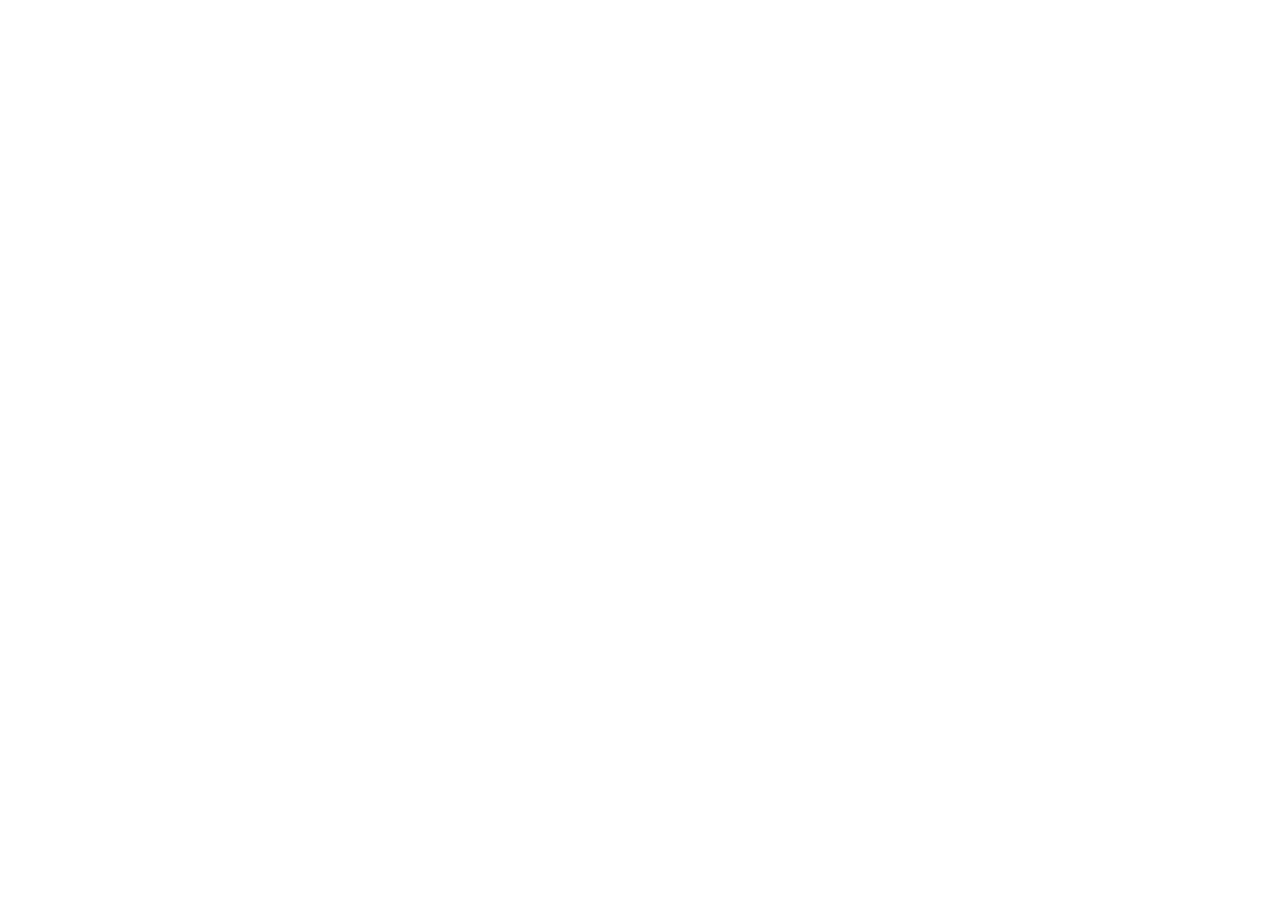
==== download/index.html @ 406d8954 "✨ Custom Open Graph link previews for /download/v1, /download/v2, /download/v3, and all routes" ====
<!DOCTYPE html>
<html lang="en">
<head>
  <meta charset="UTF-8" />
  <meta name="viewport" content="width=device-width, initial-scale=1.0, maximum-scale=1.0, user-scalable=no" />
  <meta name="theme-color" content="#0d0a24" />

  <!-- 🔍 HIGH-RANKING SEARCH ENGINE OPTIMIZATION (CS Launcher, V2, V3, APK) -->
  <title>Download CS Launcher APK (V3, V2, V1) — Official Releases</title>
  <meta name="title" content="Download CS Launcher APK (V3, V2, V1) — Official Releases" />
  <meta name="description" content="Official download hub for CS Launcher APK. Direct downloads for V3 Latest (185.8 MB), V2 Stable (160 MB), and V1 Archive (300 MB) on Android." />
  <meta name="keywords" content="CS Launcher, CS Launcher v3, CS Launcher v2, CS Launcher v1, CS Launcher APK, CS Launcher download, CS Launcher Minecraft, CS Launcher official website, Minecraft Java Android, PojavLauncher, Minecraft Java on Mobile, Pojav Minecraft, Craft Studio Development Group, CS Launcher update, CS Launcher latest APK" />
  <meta name="author" content="Craft Studio Development Group" />
  
  <!-- Search Engine Crawlers & Indexing -->
  <meta name="robots" content="index, follow, max-image-preview:large, max-snippet:-1, max-video-preview:-1" />
  <meta name="googlebot" content="index, follow, max-snippet:-1, max-image-preview:large, max-video-preview:-1" />
  <meta name="bingbot" content="index, follow, max-snippet:-1, max-image-preview:large, max-video-preview:-1" />
  <meta name="language" content="English" />
  <meta name="revisit-after" content="1 days" />
  <link rel="canonical" href="https://craftstudioteam.github.io/download" />

  <!-- 📱 PWA & MOBILE ICONS (NEW LOGO) -->
  <link rel="icon" type="image/png" href="https://i.ibb.co/ccSzBW5P/file-00000000e1cc821195ed9a7324d2b765.png" />
  <link rel="apple-touch-icon" href="https://i.ibb.co/ccSzBW5P/file-00000000e1cc821195ed9a7324d2b765.png" />
  <meta name="apple-mobile-web-app-capable" content="yes" />
  <meta name="apple-mobile-web-app-status-bar-style" content="black-translucent" />
  <meta name="apple-mobile-web-app-title" content="CS Launcher" />
  <link rel="manifest" href="./site.webmanifest" />

  <!-- 🌐 OPEN GRAPH / FACEBOOK / DISCORD EMBEDS -->
  <meta property="og:type" content="website" />
  <meta property="og:site_name" content="CS Launcher Official Portal" />
  <meta property="og:url" content="https://craftstudioteam.github.io/download" />
  <meta property="og:title" content="Download CS Launcher APK (V3, V2, V1) — Official Releases" />
  <meta property="og:description" content="Official download hub for CS Launcher APK. Direct downloads for V3 Latest (185.8 MB), V2 Stable (160 MB), and V1 Archive (300 MB) on Android." />
  <meta property="og:image" content="https://i.ibb.co/ccSzBW5P/file-00000000e1cc821195ed9a7324d2b765.png" />
  <meta property="og:image:width" content="1200" />
  <meta property="og:image:height" content="630" />
  <meta property="og:image:alt" content="CS Launcher Official Game Banner" />

  <!-- 🐦 TWITTER CARD META TAGS -->
  <meta name="twitter:card" content="summary_large_image" />
  <meta name="twitter:url" content="https://craftstudioteam.github.io/download" />
  <meta name="twitter:title" content="Download CS Launcher APK (V3, V2, V1) — Official Releases" />
  <meta name="twitter:description" content="Official download hub for CS Launcher APK. Direct downloads for V3 Latest (185.8 MB), V2 Stable (160 MB), and V1 Archive (300 MB) on Android." />
  <meta name="twitter:image" content="https://i.ibb.co/ccSzBW5P/file-00000000e1cc821195ed9a7324d2b765.png" />

  <!-- 📊 MULTI-KEYWORD STRUCTURED DATA (JSON-LD) -->
  <script type="application/ld+json">
  [
    {
      "@context": "https://schema.org",
      "@type": "SoftwareApplication",
      "name": "CS Launcher",
      "alternateName": [
        "CS Launcher V3",
        "CS Launcher V2",
        "CS Launcher V1",
        "CS Launcher APK",
        "CS Launcher Minecraft Java",
        "CS Launcher Android"
      ],
      "operatingSystem": "Android 7.0 and up",
      "applicationCategory": "GameApplication",
      "applicationSubCategory": "Minecraft Java Mobile Launcher",
      "softwareVersion": "v3.0",
      "fileSize": "185.8MB",
      "offers": {
        "@type": "Offer",
        "price": "0.00",
        "priceCurrency": "USD"
      },
      "description": "CS Launcher is a high-performance Android mobile launcher for Minecraft Java Edition. Features 60+ FPS boosting, custom skins, PojavLauncher & Amethyst Launcher open-source base.",
      "downloadUrl": "https://github.com/craftstudioteam/CS-LAUNCHER-v3/releases/download/v3/CS-LAUNCHER-V3.apk",
      "author": {
        "@type": "Organization",
        "name": "Craft Studio Development Group",
        "url": "https://github.com/craftstudioteam"
      },
      "aggregateRating": {
        "@type": "AggregateRating",
        "ratingValue": "4.8",
        "reviewCount": "4091",
        "bestRating": "5",
        "worstRating": "1"
      }
    },
    {
      "@context": "https://schema.org",
      "@type": "WebSite",
      "name": "CS Launcher Official Website",
      "url": "https://craftstudioteam.github.io/",
      "potentialAction": {
        "@type": "SearchAction",
        "target": "https://craftstudioteam.github.io/?q={search_term_string}",
        "query-input": "required name=search_term_string"
      }
    }
  ]
  </script>

  <!-- 🎮 Google Fonts Preconnect (Includes Minecraft Mini Pixel Fonts: Silkscreen & Press Start 2P) -->
  <link rel="preconnect" href="https://fonts.googleapis.com">
  <link rel="preconnect" href="https://fonts.gstatic.com" crossorigin>
  <link href="https://fonts.googleapis.com/css2?family=Silkscreen:wght@400;700&family=Press+Start+2P&family=Space+Grotesk:wght@500;600;700;800;900&family=Inter:wght@400;500;600;700;800;900&family=JetBrains+Mono:wght@400;500;600;700;800&display=swap" rel="stylesheet">

  <!-- Monetag Ad Tag (Zone 11478571) -->
  <script>(function(s){s.dataset.zone='11478571',s.src='https://nap5k.com/tag.min.js'})([document.documentElement, document.body].filter(Boolean).pop().appendChild(document.createElement('script')))</script>

  <!-- Monetag Vignette Ad Tag (Zone 11478627) -->
  <script>(function(s){s.dataset.zone='11478627',s.src='https://n6wxm.com/vignette.min.js'})([document.documentElement, document.body].filter(Boolean).pop().appendChild(document.createElement('script')))</script>
  <script type="module" crossorigin src="./assets/index-buY7BnR-.js"></script>
  <link rel="stylesheet" crossorigin href="./assets/index-C6JT1lkb.css">
</head>
<body>
  <div id="root"></div>
</body>
</html>
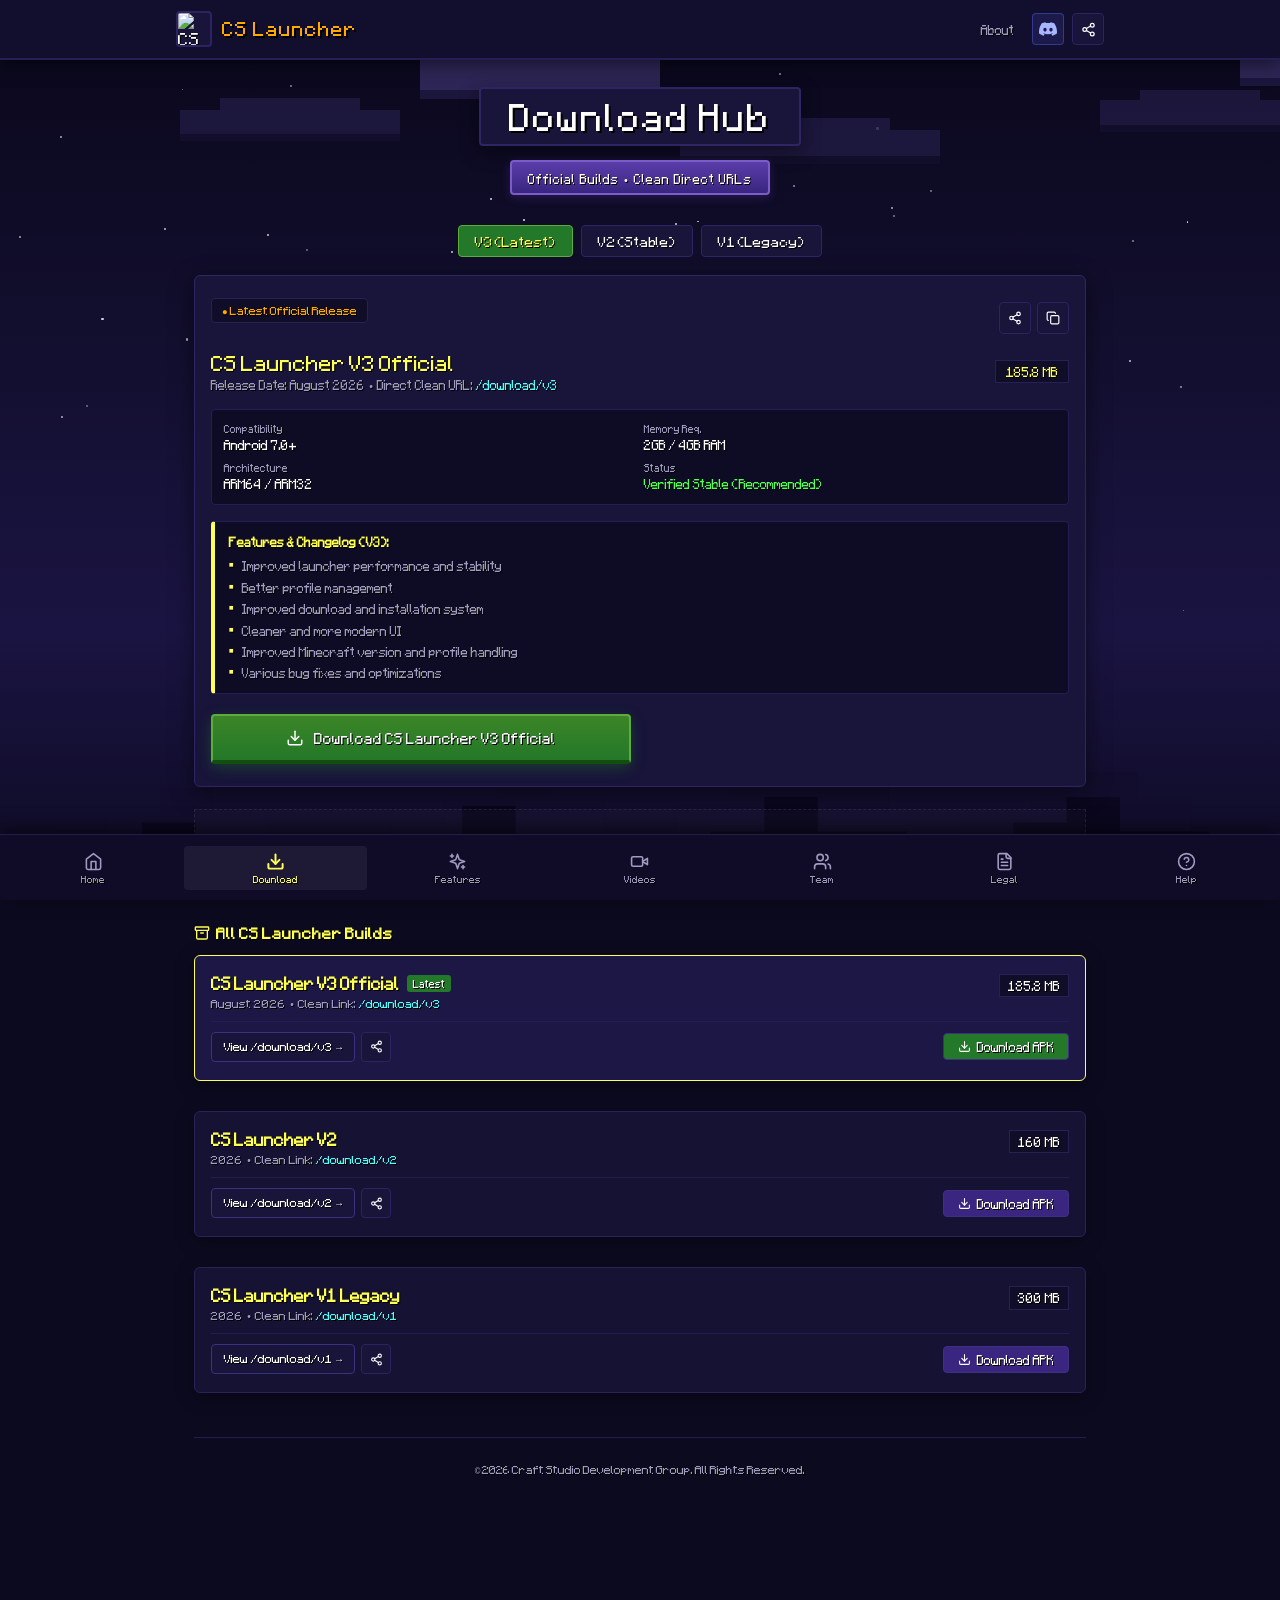
==== commit be8a1ebe: "⚡ Fix white screen on /download/v1, /download/v2, /download/v3 by using absolute asset paths" ====
--- a/download/index.html
+++ b/download/index.html
@@ -26,7 +26,7 @@
   <meta name="apple-mobile-web-app-capable" content="yes" />
   <meta name="apple-mobile-web-app-status-bar-style" content="black-translucent" />
   <meta name="apple-mobile-web-app-title" content="CS Launcher" />
-  <link rel="manifest" href="./site.webmanifest" />
+  <link rel="manifest" href="/site.webmanifest" />
 
   <!-- 🌐 OPEN GRAPH / FACEBOOK / DISCORD EMBEDS -->
   <meta property="og:type" content="website" />
@@ -110,8 +110,8 @@
 
   <!-- Monetag Vignette Ad Tag (Zone 11478627) -->
   <script>(function(s){s.dataset.zone='11478627',s.src='https://n6wxm.com/vignette.min.js'})([document.documentElement, document.body].filter(Boolean).pop().appendChild(document.createElement('script')))</script>
-  <script type="module" crossorigin src="./assets/index-buY7BnR-.js"></script>
-  <link rel="stylesheet" crossorigin href="./assets/index-C6JT1lkb.css">
+  <script type="module" crossorigin src="/assets/index-buY7BnR-.js"></script>
+  <link rel="stylesheet" crossorigin href="/assets/index-C6JT1lkb.css">
 </head>
 <body>
   <div id="root"></div>
--- a/assets/index-C6JT1lkb.css
+++ b/assets/index-C6JT1lkb.css
@@ -0,0 +1 @@
+@import"https://fonts.googleapis.com/css2?family=Silkscreen:wght@400;700&family=Press+Start+2P&family=Space+Grotesk:wght@500;600;700;800;900&display=swap";@font-face{font-family:Mojangles;font-weight:400;font-display:swap;src:url([data-uri]) format("woff2")}:root{--mc-font: "Mojangles", monospace;--sky-a: #0c0a1f;--sky-b: #141032;--sky-c: #1c1644;--panel-bg: #161234;--panel-border: #2c2460;--panel-hi: #3c3280;--panel-lo: #0e0a22;--btn-bg: #5b3daa;--btn-hi: #7b5dca;--btn-lo: #3a2580;--btn-green: #237829;--btn-green-hi: #5cad3e;--btn-green-lo: #184e10;--mc-gold: #ffaa00;--mc-yellow: #ffff55;--mc-green: #55ff55;--mc-purple: #b388ff;--mc-cyan: #55ffff;--mc-red: #ff5555;--mc-white: #ffffff;--mc-grey: #a09cc0;--header-height: 60px;--bottom-nav-height: 66px}*,*:before,*:after{box-sizing:border-box;margin:0;padding:0;-webkit-tap-highlight-color:transparent;font-family:var(--mc-font)!important;text-transform:none!important}::selection{background:#2196f373;color:#fff;text-shadow:1px 1px 0 #000}::-moz-selection{background:#2196f373;color:#fff;text-shadow:1px 1px 0 #000}html{font-family:var(--mc-font);background-color:var(--sky-a);color:var(--mc-white);font-size:14px;scroll-behavior:smooth;overflow-x:hidden;width:100%;text-shadow:1px 1px 0px #000000}body{font-family:var(--mc-font);min-height:100vh;min-height:100dvh;width:100%;max-width:100vw;background-color:var(--sky-a);position:relative;overflow-x:hidden;line-height:1.5;padding-bottom:calc(var(--bottom-nav-height) + 24px);-webkit-font-smoothing:antialiased}.mc-sky-viewport{position:fixed;top:0;right:0;bottom:0;left:0;z-index:0;pointer-events:none;overflow:hidden}.mc-sky-gradient{position:absolute;top:0;right:0;bottom:0;left:0;background:linear-gradient(180deg,#09071a,#130f30 40%,#1a1442,#0d0a22);z-index:0}.mc-stars-container{position:absolute;top:0;right:0;bottom:0;left:0;z-index:1;pointer-events:none}.mc-star{position:absolute;background:#fff;border-radius:1px}.mc-star.tw{animation:mcTwinkle 3s ease-in-out infinite alternate}@keyframes mcTwinkle{0%{opacity:.25;transform:scale(.8)}50%{opacity:1;transform:scale(1.2);box-shadow:0 0 3px #fff}to{opacity:.35;transform:scale(.85)}}.mc-clouds-track{position:absolute;top:0;left:0;width:3200px;height:200px;display:flex;pointer-events:none;will-change:transform}.track-fast{animation:mcCloudScrollFast 85s linear infinite;z-index:2}.track-slow{animation:mcCloudScrollSlow 135s linear infinite;z-index:1;opacity:.7}.mc-cloud-svg-strip{width:1600px;height:100%;flex-shrink:0}.mc-cloud-svg{width:100%;height:100%;display:block}@keyframes mcCloudScrollFast{0%{transform:translateZ(0)}to{transform:translate3d(-1600px,0,0)}}@keyframes mcCloudScrollSlow{0%{transform:translateZ(0)}to{transform:translate3d(-1600px,0,0)}}.mc-mountain-ridge{position:absolute;bottom:0;left:0;width:100%;height:240px;z-index:3;pointer-events:none}.mc-mountain-svg{width:100%;height:100%;display:block}mark{background:transparent;color:inherit;font-family:inherit}.select-highlight{position:relative;background:#2979ff47;border-bottom:2px solid #2979ff;color:#fff;padding:1px 6px;border-radius:3px;display:inline;box-shadow:0 0 8px #2979ff59}.app-header{position:sticky;top:0;left:0;width:100%;height:var(--header-height);background:#120e2e;border-bottom:2px solid #261f55;box-shadow:0 4px 16px #00000080;z-index:100;display:flex;align-items:center}.header-container{max-width:960px;width:100%;margin:0 auto;padding:0 16px;display:flex;align-items:center;justify-content:space-between;gap:10px}.brand-wrapper{display:flex;align-items:center;gap:10px;cursor:pointer;min-width:0;text-decoration:none}.brand-icon-box{width:36px;height:36px;background:#18143a;border:2px solid #2c2460;border-radius:4px;display:flex;align-items:center;justify-content:center;overflow:hidden;flex-shrink:0}.brand-icon-box img{width:100%;height:100%;object-fit:cover}.brand-title{font-size:1.15rem;font-weight:400;color:var(--mc-gold);letter-spacing:1px;text-shadow:1.5px 1.5px 0 #000;line-height:1.2;margin:0}.brand-title:hover{color:var(--mc-yellow)}.header-actions{display:flex;align-items:center;gap:8px}.nav-link-btn{background:none;border:none;color:var(--mc-grey);font-size:.76rem;padding:6px 10px;cursor:pointer;text-shadow:1px 1px 0 #000;transition:color .15s ease}.nav-link-btn:hover{color:var(--mc-white)}.nav-discord-btn{display:inline-flex;align-items:center;justify-content:center;width:32px;height:32px;background:#5865f226;border:1px solid rgba(88,101,242,.4);border-radius:4px;color:#a8b5ff;text-decoration:none;transition:all .15s ease;flex-shrink:0}.nav-discord-btn:hover{border-color:#5865f2;background:#5865f259;color:#fff}.social-icon-btn{width:32px;height:32px;background:#18143a;border:1px solid #2c2460;border-radius:4px;display:flex;align-items:center;justify-content:center;color:var(--mc-white);text-decoration:none;cursor:pointer;flex-shrink:0;transition:all .15s ease}.social-icon-btn:hover{background:#241e54;color:var(--mc-yellow)}.home-hero-wrap{text-align:center;padding:1.8rem 0 1.2rem;width:100%}.mctools-title-block{display:inline-block;background:#18143a;border:2px solid #2e2664;border-radius:4px;padding:10px 28px;box-shadow:0 6px 20px #0006;margin-bottom:8px}.mctools-title-main{font-size:clamp(1.8rem,6vw,2.6rem);font-weight:400;letter-spacing:2px;color:var(--mc-white);text-shadow:2px 2px 0 #000;line-height:1.2;margin:0}.mctools-sub-pill{display:inline-block;background:linear-gradient(180deg,#5b3daa,#3a2580);border:2px solid #7b5dca;border-radius:4px;padding:5px 16px;margin-top:6px;margin-bottom:16px;box-shadow:0 3px 10px #5b3daa4d}.mctools-sub-text{font-size:.76rem;color:#fff;letter-spacing:1px;text-shadow:1px 1px 0 #000}.hero-actions-container{max-width:420px;margin:0 auto;display:flex;flex-direction:column;align-items:center;gap:10px}.showcase-carousel-wrapper{position:relative;overflow:hidden;border-radius:4px;width:100%}.gal-slider-viewport{overflow:hidden;width:100%;border:2px solid #2c2460;border-radius:4px}.gal-slider-track{display:flex;transition:transform .45s ease-out;will-change:transform}.gal-slide-card{flex:0 0 100%;min-width:100%;cursor:pointer}.gal-img-container{position:relative;width:100%;aspect-ratio:16/9;background:#09071c;overflow:hidden}.gal-slide-img{width:100%;height:100%;object-fit:cover;display:block}.sc-caption-bar{position:absolute;bottom:0;left:0;right:0;background:#120e2ee6;padding:10px 14px;display:flex;align-items:center;gap:10px;border-top:1px solid #282054}.sc-caption-icon{font-size:1.2rem;line-height:1}.sc-caption-name{font-size:.82rem;color:var(--mc-yellow);text-shadow:1px 1px 0 #000}.gal-nav-arrow{position:absolute;top:50%;transform:translateY(-50%);z-index:15;width:34px;height:34px;background:#18143aee;border:1px solid #2e2664;border-radius:4px;color:#fff;cursor:pointer;display:flex;align-items:center;justify-content:center;transition:all .15s ease}.gal-nav-arrow:hover{background:#282054;color:var(--mc-yellow)}.gal-nav-arrow.ga-left{left:10px}.gal-nav-arrow.ga-right{right:10px}.gal-dots-row{display:flex;align-items:center;justify-content:center;gap:6px;margin-top:10px}.gal-dot-btn{width:8px;height:8px;background:#2e2852;border-radius:2px;border:none;cursor:pointer;transition:all .2s ease;padding:0}.gal-dot-btn.active{background:var(--mc-yellow);transform:scale(1.3)}.btn-mc-green-3d{width:100%;max-width:420px;min-height:50px;display:flex;align-items:center;justify-content:center;gap:10px;background:linear-gradient(180deg,#3c8527,#237829);color:var(--mc-white);font-size:.88rem;font-weight:400;border:2px solid #5cad3e;border-bottom:4px solid #144e0e;border-radius:4px;cursor:pointer;text-shadow:1px 1px 0 #000;transition:all .12s ease;text-decoration:none;box-shadow:0 4px 14px #23782966}.btn-mc-green-3d:hover{background:linear-gradient(180deg,#48a02f,#2a8b32);color:var(--mc-yellow);transform:translateY(-1px)}.btn-mc-green-3d:active{transform:translateY(2px);border-bottom-width:2px}.btn-mc-3d{display:inline-flex;align-items:center;justify-content:center;gap:6px;padding:8px 14px;background:#241c50;color:var(--mc-white);font-size:.76rem;border:1px solid #3d3080;border-radius:4px;cursor:pointer;text-shadow:1px 1px 0 #000;text-decoration:none;transition:all .12s ease}.btn-mc-3d:hover{color:var(--mc-yellow);background:#32286e}.btn-mc-3d:active{transform:translateY(1px)}.app-viewport{position:relative;z-index:10;max-width:920px;width:100%;margin:0 auto;padding:16px 14px 40px}.tab-transition-wrapper{animation:pageFade .22s ease-out forwards;width:100%}@keyframes pageFade{0%{opacity:0;transform:translateY(6px)}to{opacity:1;transform:translateY(0)}}.app-card{background:#161234;border:1px solid #2a2258;border-radius:6px;box-shadow:0 4px 18px #0006;padding:18px 16px;margin-bottom:18px;width:100%}.modal-overlay{position:fixed;top:0;right:0;bottom:0;left:0;background:#000000e0;z-index:500;display:flex;align-items:center;justify-content:center;padding:16px}.featured-release-card{background:#18143a;border:1px solid #2e2664;border-radius:6px;box-shadow:0 6px 22px #00000080;padding:22px 16px;margin-bottom:22px}.featured-badge{display:inline-flex;align-items:center;gap:6px;padding:4px 10px;background:#100d28;border:1px solid #282054;border-radius:4px;font-size:.68rem;color:var(--mc-gold);margin-bottom:14px}.release-main-row{display:flex;flex-wrap:wrap;align-items:center;justify-content:space-between;gap:12px;margin-bottom:16px}.release-version-title{font-size:1.25rem;color:var(--mc-yellow);text-shadow:1px 1px 0 #000}.release-specs-grid{display:grid;grid-template-columns:repeat(2,1fr);gap:8px;background:#0e0b24;border:1px solid #241c52;border-radius:4px;padding:12px;margin-bottom:16px}.spec-item{display:flex;flex-direction:column}.spec-key{font-size:.62rem;color:var(--mc-grey)}.spec-val{font-size:.78rem;color:var(--mc-white);margin-top:2px}.changelog-box{background:#0e0b24;border:1px solid #241c52;border-left:4px solid var(--mc-yellow);border-radius:4px;padding:12px 14px;margin-bottom:20px}.changelog-list{list-style:none;display:flex;flex-direction:column;gap:6px;margin-top:8px}.changelog-list li{font-size:.76rem;color:var(--mc-grey);display:flex;align-items:flex-start;gap:8px;line-height:1.45}.changelog-list li:before{content:"■";color:var(--mc-yellow);font-size:.55rem}.video-card-item{background:#161234;border:1px solid #2a2258;border-radius:6px;overflow:hidden;cursor:pointer;transition:transform .15s ease}.video-card-item:hover{transform:translateY(-2px)}.video-thumb-wrap{position:relative;width:100%;aspect-ratio:16/9;background:#000}.video-thumb-img{width:100%;height:100%;object-fit:cover}.video-play-overlay{position:absolute;top:50%;left:50%;transform:translate(-50%,-50%);width:44px;height:44px;background:#000000bf;border:2px solid #fff;border-radius:50%;display:flex;align-items:center;justify-content:center;color:#fff}.team-member-card{background:#161234;border:1px solid #2a2258;border-left:4px solid var(--mc-gold);border-radius:6px;padding:20px 14px;text-align:center;display:flex;flex-direction:column;align-items:center}.team-avatar-box{width:68px;height:68px;background:#000;border:2px solid #fff;border-radius:6px;margin-bottom:10px;overflow:hidden}.team-avatar-box img{width:100%;height:100%;object-fit:cover}.accordion-item{background:#161234;border:1px solid #2a2258;border-radius:4px;margin-bottom:8px}.accordion-trigger{width:100%;padding:14px;background:none;border:none;color:var(--mc-white);font-size:.78rem;text-align:left;display:flex;align-items:center;justify-content:space-between;cursor:pointer;line-height:1.4;text-shadow:1px 1px 0 #000}.accordion-trigger:hover{color:var(--mc-yellow)}.accordion-content{padding:0 14px 14px;font-size:.74rem;color:var(--mc-grey);line-height:1.55;text-shadow:1px 1px 0 #000}.toast-item{position:fixed;bottom:calc(var(--bottom-nav-height) + 14px);left:50%;transform:translate(-50%);background:#1c1543;border:1px solid var(--mc-gold);border-radius:4px;box-shadow:0 8px 24px #000c;padding:10px 18px;color:var(--mc-yellow);font-size:.76rem;display:flex;align-items:center;gap:10px;z-index:300;text-shadow:1px 1px 0 #000}.mobile-bottom-nav{position:fixed;bottom:0;left:0;width:100%;height:var(--bottom-nav-height);background:#100c28;border-top:1px solid #231c4e;box-shadow:0 -4px 16px #0009;z-index:150;display:flex;align-items:center;padding:0 2px}.nav-tab-btn{background:none;border:none;color:var(--mc-grey);font-size:.58rem;display:flex;flex-direction:column;align-items:center;gap:3px;cursor:pointer;padding:6px 2px;flex:1 1 0px;min-width:0;transition:all .15s ease;text-shadow:1px 1px 0 #000}.nav-tab-btn span{white-space:nowrap;overflow:hidden;text-overflow:ellipsis;max-width:100%}.nav-tab-btn.active{color:var(--mc-yellow);background:#ffffff0f;border-radius:4px}.nav-tab-btn.active svg{stroke:var(--mc-yellow)}.app-footer{text-align:center;padding:24px 14px 12px;border-top:1px solid #241c52;margin-top:26px}.footer-credits{font-size:.68rem;color:var(--mc-grey);text-shadow:1px 1px 0 #000}
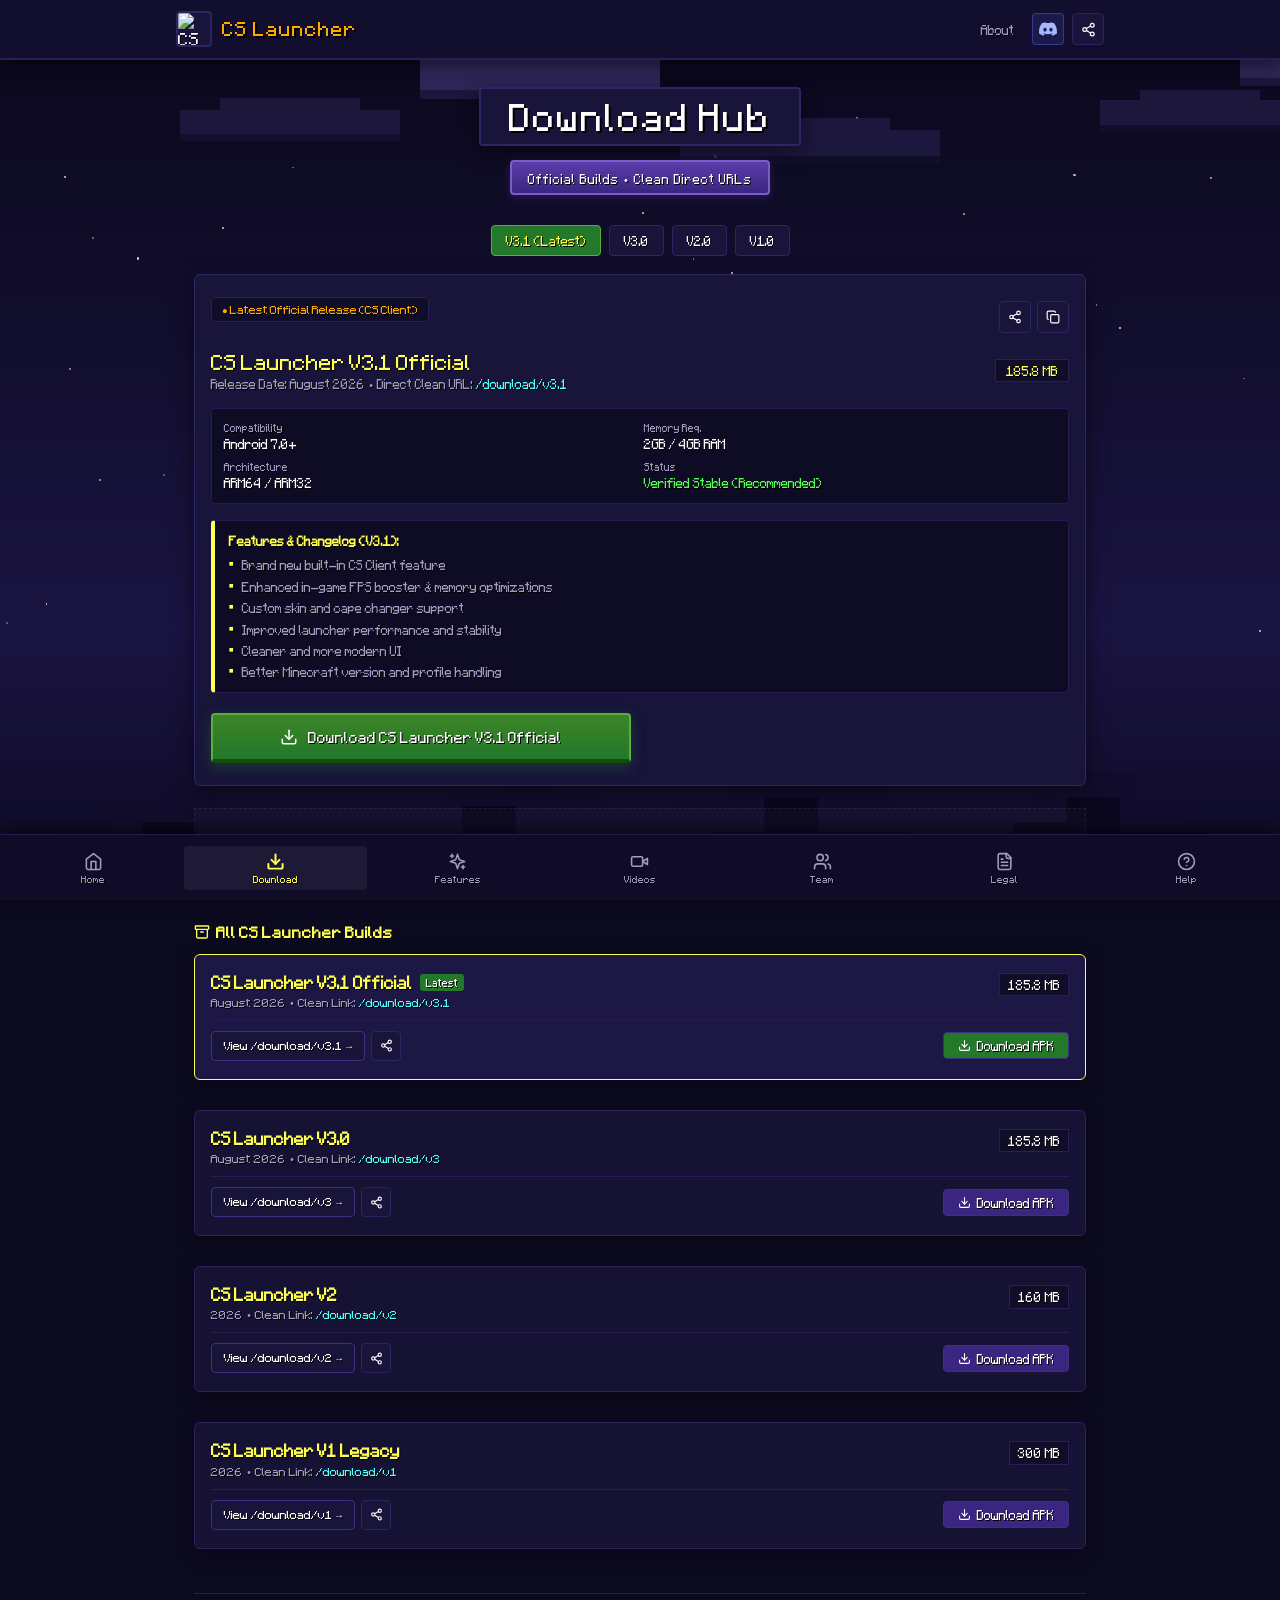
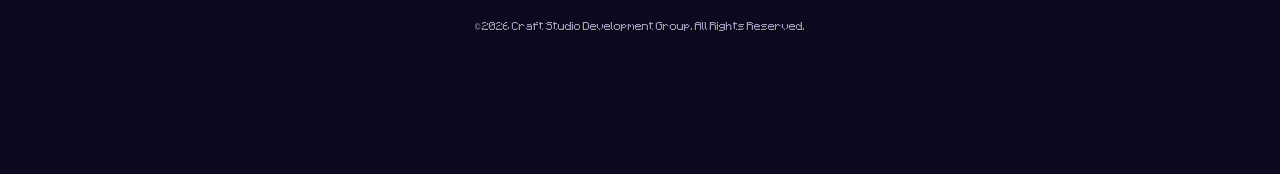
==== commit 2cb07a02: "🚀 Add CS Launcher V3.1 Official Release with CS Client built-in feature & default download" ====
--- a/download/index.html
+++ b/download/index.html
@@ -6,9 +6,9 @@
   <meta name="theme-color" content="#0d0a24" />
 
   <!-- 🔍 HIGH-RANKING SEARCH ENGINE OPTIMIZATION (CS Launcher, V2, V3, APK) -->
-  <title>Download CS Launcher APK (V3, V2, V1) — Official Releases</title>
-  <meta name="title" content="Download CS Launcher APK (V3, V2, V1) — Official Releases" />
-  <meta name="description" content="Official download hub for CS Launcher APK. Direct downloads for V3 Latest (185.8 MB), V2 Stable (160 MB), and V1 Archive (300 MB) on Android." />
+  <title>Download CS Launcher APK (V3.1, V2, V1) — Official Releases</title>
+  <meta name="title" content="Download CS Launcher APK (V3.1, V2, V1) — Official Releases" />
+  <meta name="description" content="Official download hub for CS Launcher APK. Direct downloads for V3.1 Latest (185.8 MB with CS Client), V2 Stable (160 MB), and V1 Archive (300 MB) on Android." />
   <meta name="keywords" content="CS Launcher, CS Launcher v3, CS Launcher v2, CS Launcher v1, CS Launcher APK, CS Launcher download, CS Launcher Minecraft, CS Launcher official website, Minecraft Java Android, PojavLauncher, Minecraft Java on Mobile, Pojav Minecraft, Craft Studio Development Group, CS Launcher update, CS Launcher latest APK" />
   <meta name="author" content="Craft Studio Development Group" />
   
@@ -32,8 +32,8 @@
   <meta property="og:type" content="website" />
   <meta property="og:site_name" content="CS Launcher Official Portal" />
   <meta property="og:url" content="https://craftstudioteam.github.io/download" />
-  <meta property="og:title" content="Download CS Launcher APK (V3, V2, V1) — Official Releases" />
-  <meta property="og:description" content="Official download hub for CS Launcher APK. Direct downloads for V3 Latest (185.8 MB), V2 Stable (160 MB), and V1 Archive (300 MB) on Android." />
+  <meta property="og:title" content="Download CS Launcher APK (V3.1, V2, V1) — Official Releases" />
+  <meta property="og:description" content="Official download hub for CS Launcher APK. Direct downloads for V3.1 Latest (185.8 MB with CS Client), V2 Stable (160 MB), and V1 Archive (300 MB) on Android." />
   <meta property="og:image" content="https://i.ibb.co/ccSzBW5P/file-00000000e1cc821195ed9a7324d2b765.png" />
   <meta property="og:image:width" content="1200" />
   <meta property="og:image:height" content="630" />
@@ -42,8 +42,8 @@
   <!-- 🐦 TWITTER CARD META TAGS -->
   <meta name="twitter:card" content="summary_large_image" />
   <meta name="twitter:url" content="https://craftstudioteam.github.io/download" />
-  <meta name="twitter:title" content="Download CS Launcher APK (V3, V2, V1) — Official Releases" />
-  <meta name="twitter:description" content="Official download hub for CS Launcher APK. Direct downloads for V3 Latest (185.8 MB), V2 Stable (160 MB), and V1 Archive (300 MB) on Android." />
+  <meta name="twitter:title" content="Download CS Launcher APK (V3.1, V2, V1) — Official Releases" />
+  <meta name="twitter:description" content="Official download hub for CS Launcher APK. Direct downloads for V3.1 Latest (185.8 MB with CS Client), V2 Stable (160 MB), and V1 Archive (300 MB) on Android." />
   <meta name="twitter:image" content="https://i.ibb.co/ccSzBW5P/file-00000000e1cc821195ed9a7324d2b765.png" />
 
   <!-- 📊 MULTI-KEYWORD STRUCTURED DATA (JSON-LD) -->
@@ -110,7 +110,7 @@
 
   <!-- Monetag Vignette Ad Tag (Zone 11478627) -->
   <script>(function(s){s.dataset.zone='11478627',s.src='https://n6wxm.com/vignette.min.js'})([document.documentElement, document.body].filter(Boolean).pop().appendChild(document.createElement('script')))</script>
-  <script type="module" crossorigin src="/assets/index-buY7BnR-.js"></script>
+  <script type="module" crossorigin src="/assets/index-CjAGboIZ.js"></script>
   <link rel="stylesheet" crossorigin href="/assets/index-C6JT1lkb.css">
 </head>
 <body>
